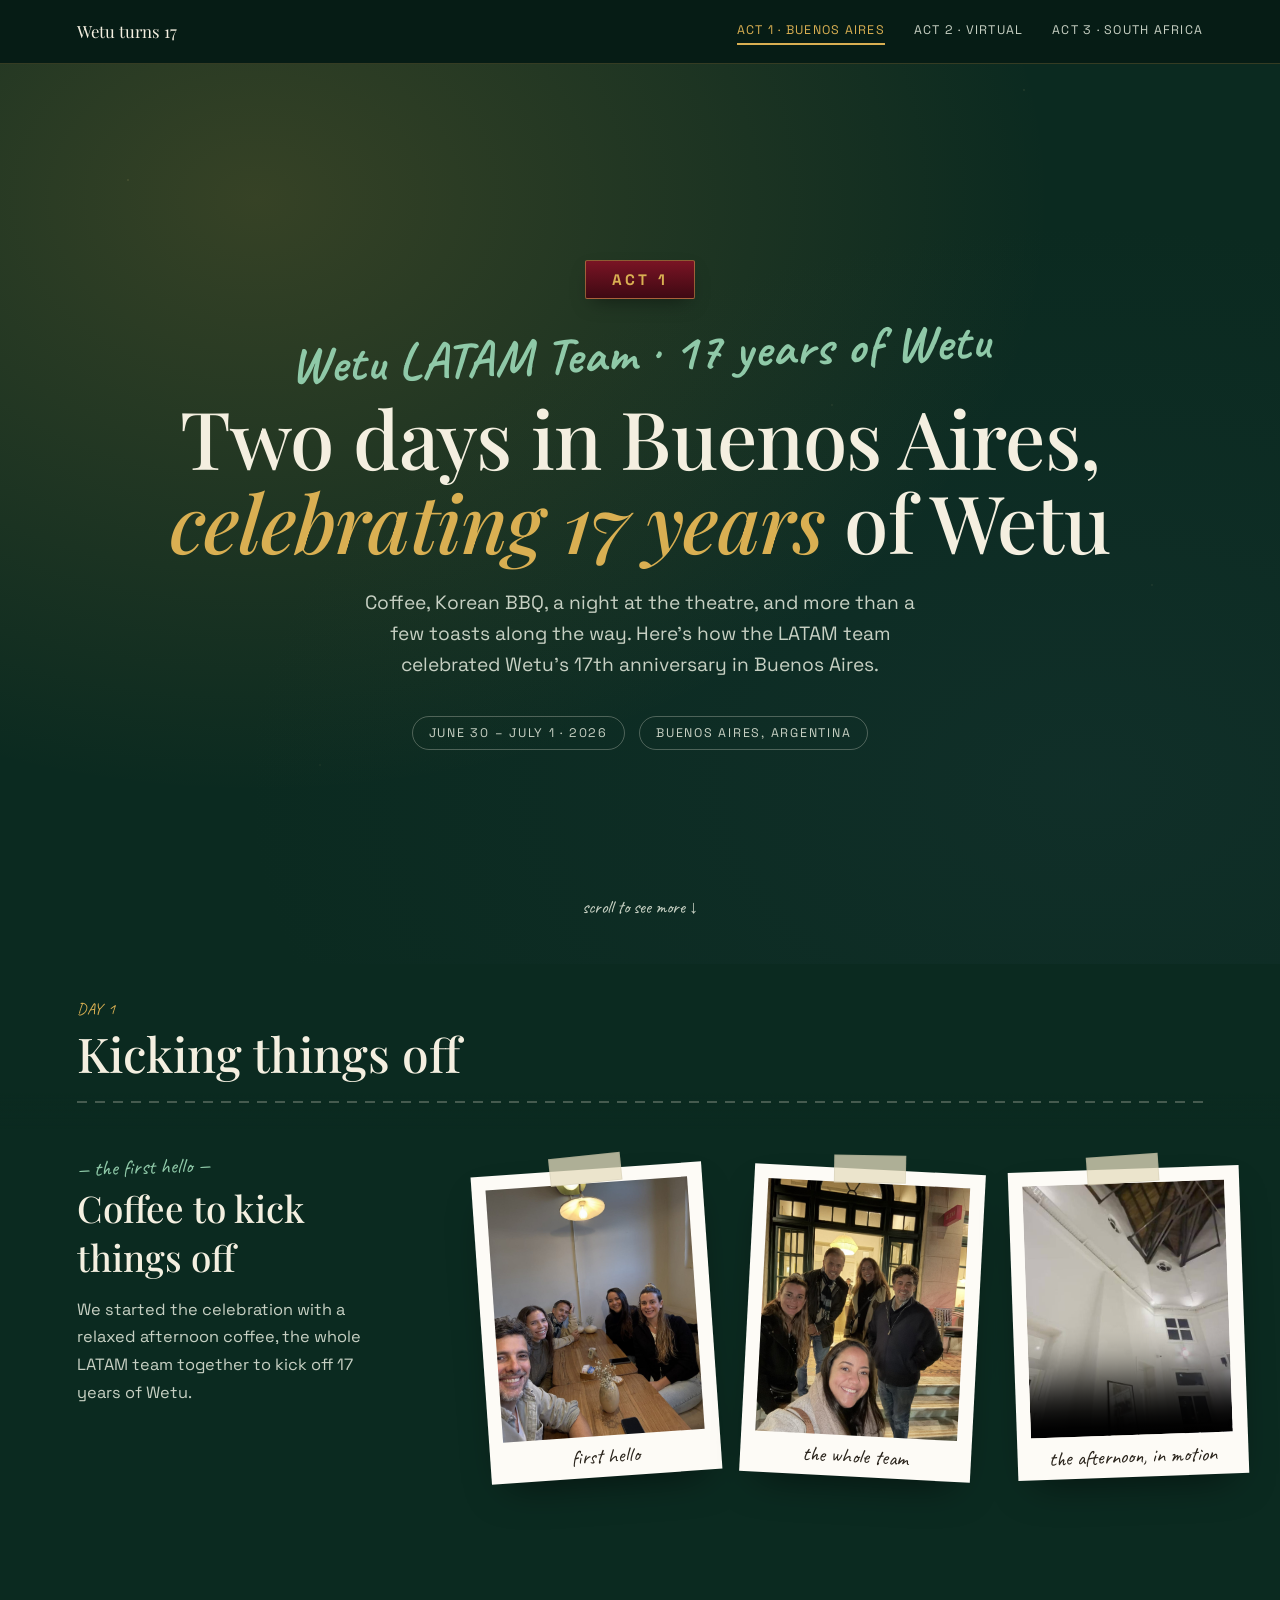
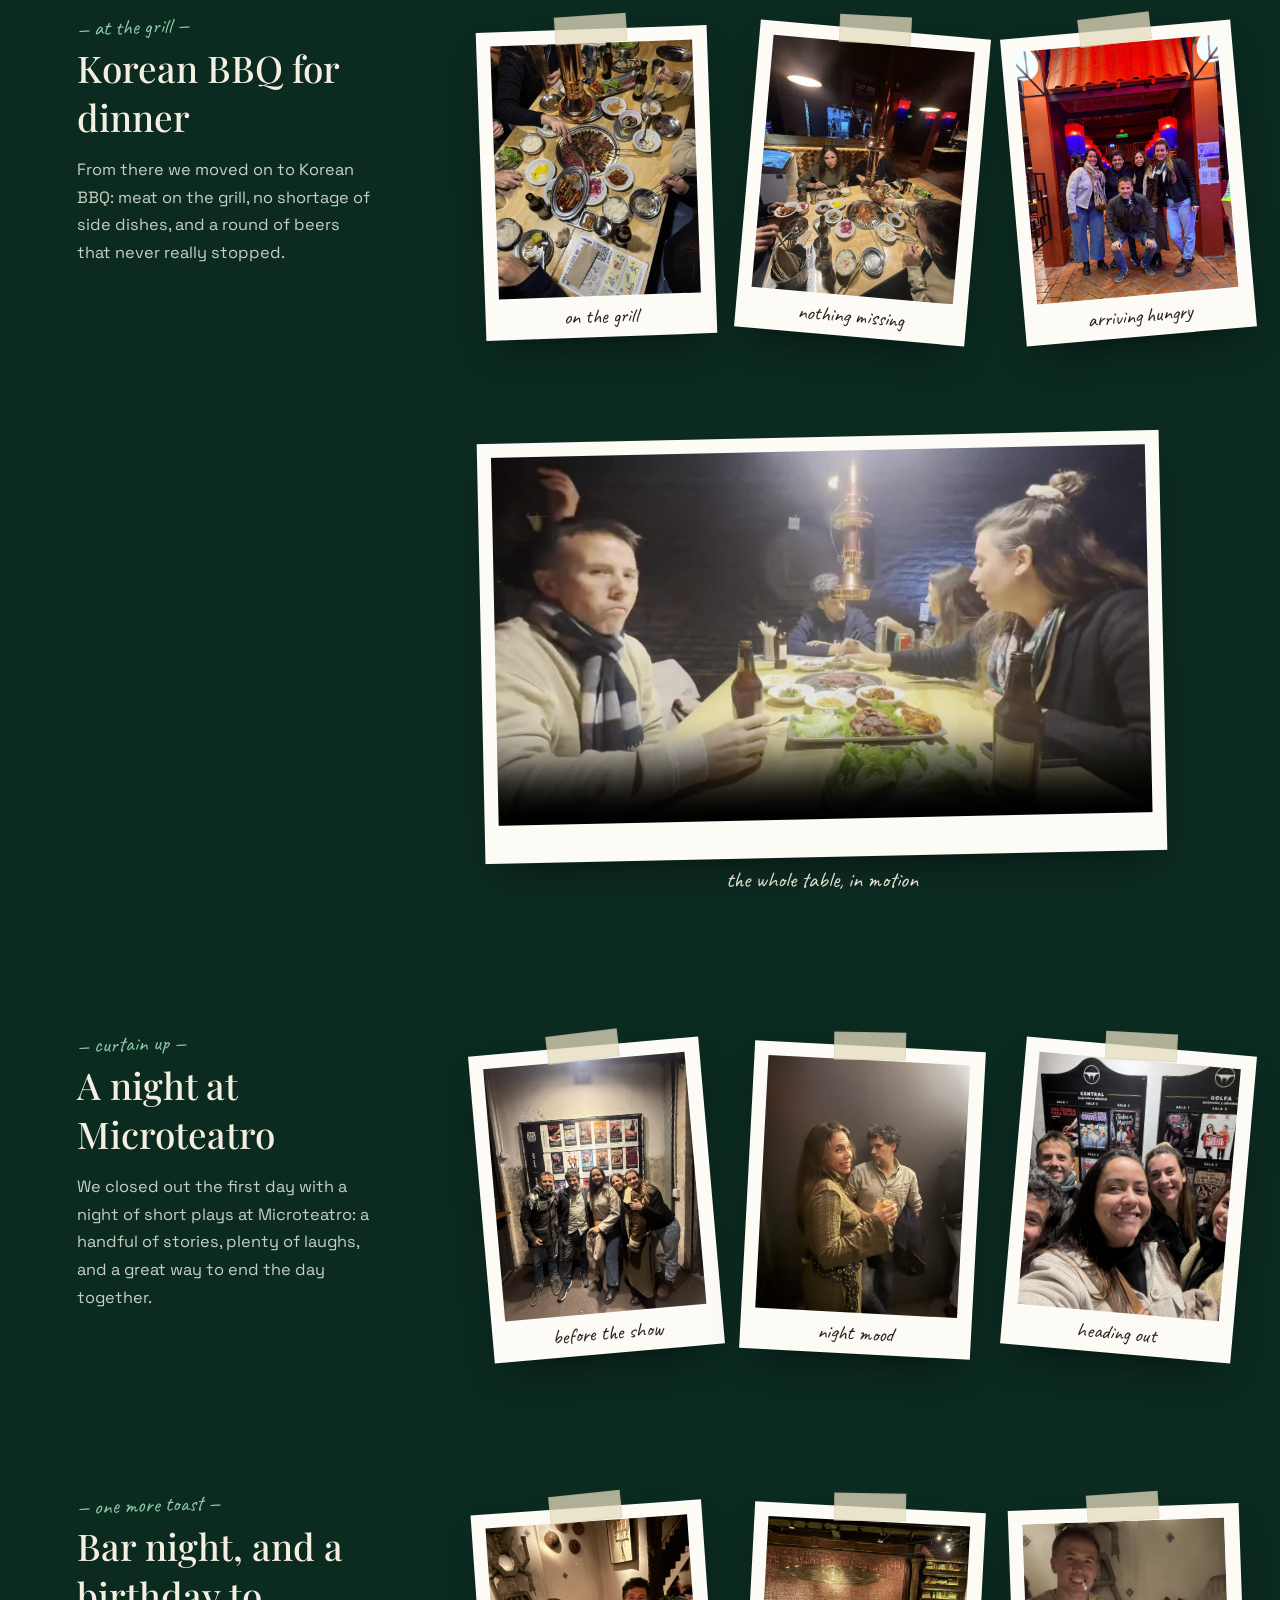
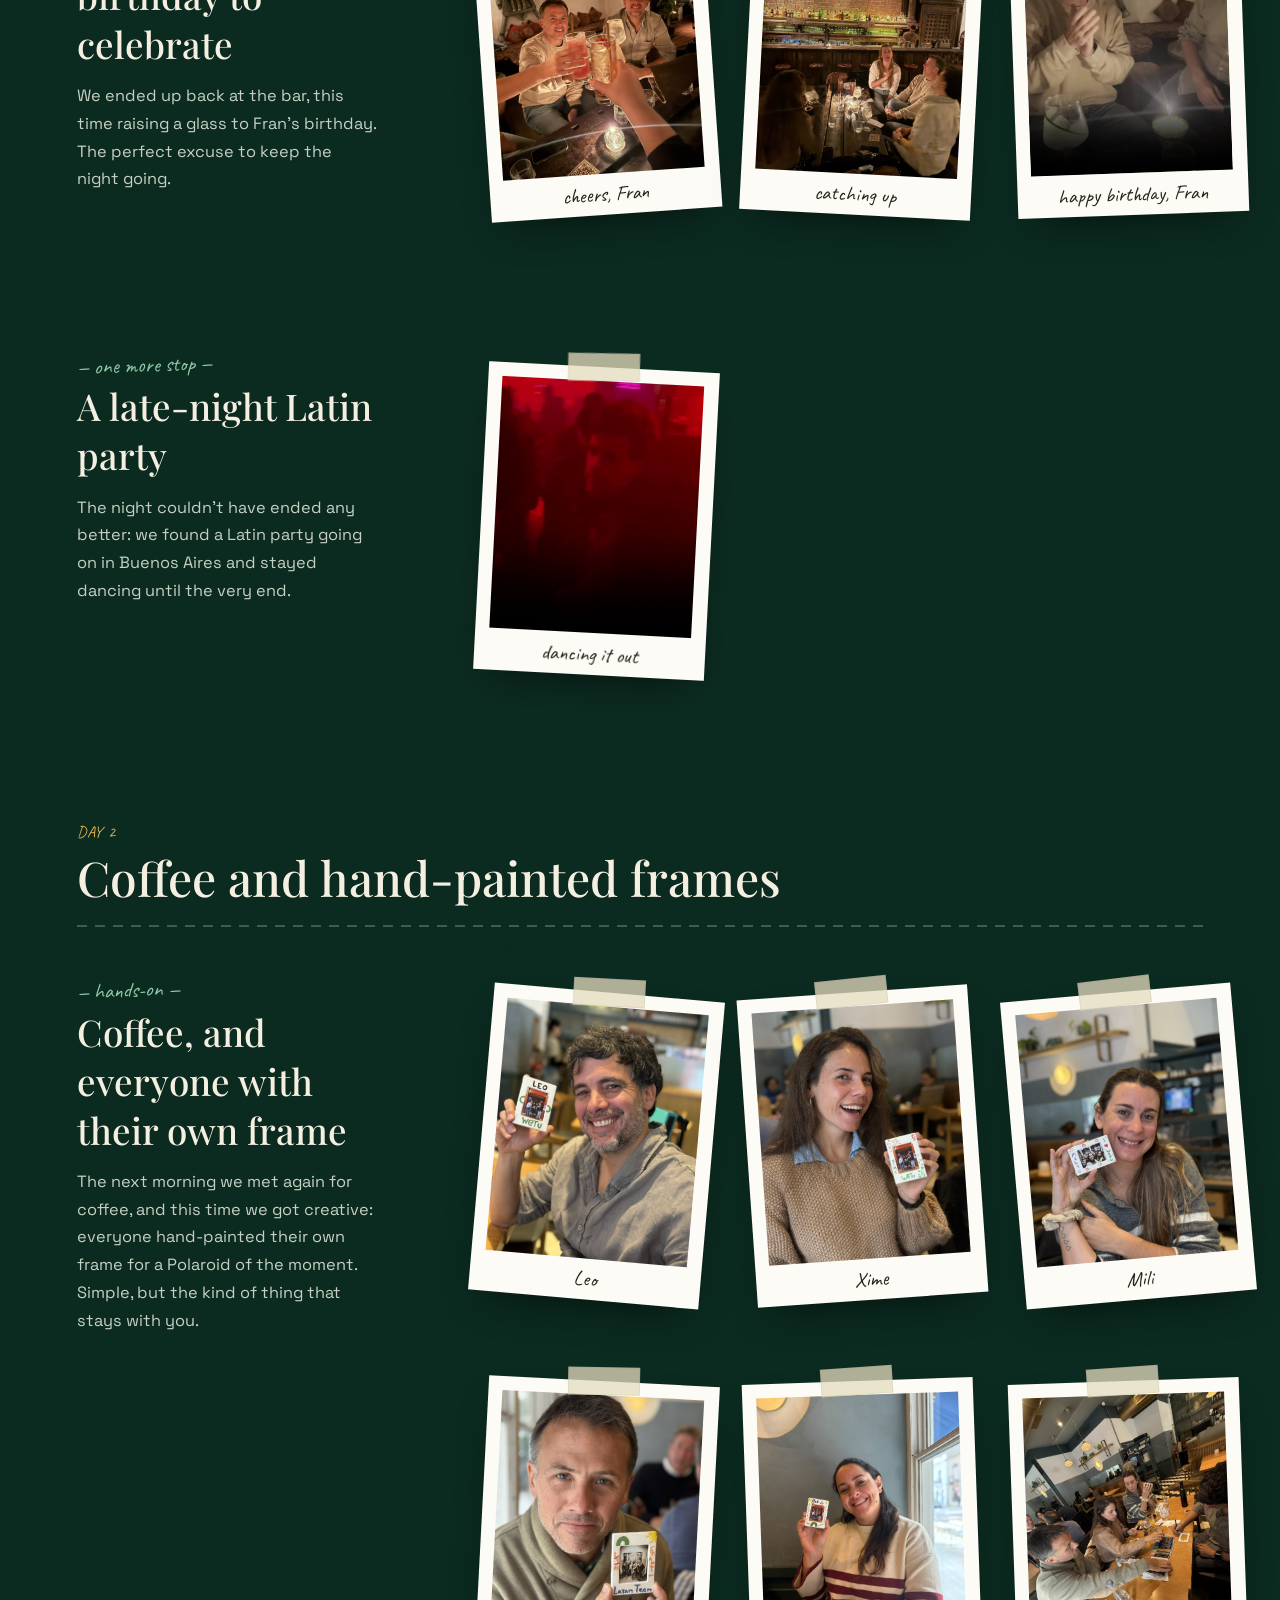
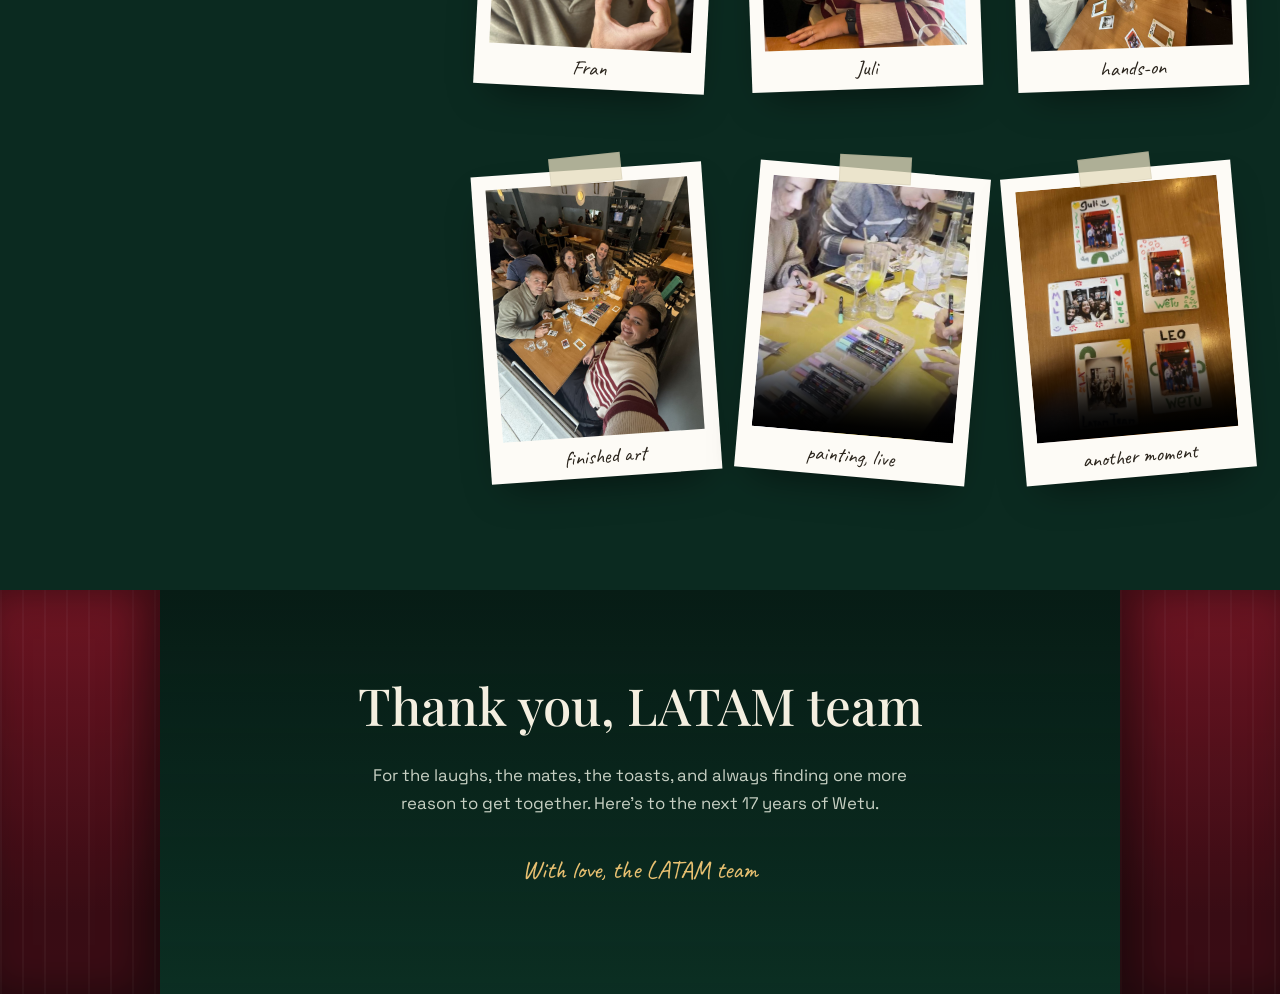
==== act1-buenos-aires.html @ 28b3c06c "Add files via upload" ====
<!DOCTYPE html>
<html lang="en">
<head>
<meta charset="UTF-8">
<meta name="viewport" content="width=device-width, initial-scale=1.0">
<title>Wetu LATAM · Buenos Aires</title>
<link rel="preconnect" href="https://fonts.googleapis.com">
<link rel="preconnect" href="https://fonts.gstatic.com" crossorigin>
<link href="https://fonts.googleapis.com/css2?family=Playfair+Display:ital,wght@0,500;0,600;0,700;1,600&family=Space+Grotesk:wght@400;500;600;700&family=Yellowtail&family=Caveat:wght@500;600;700&display=swap" rel="stylesheet">
<style>
  :root{
    --paper:#0B2A20;
    --paper-deep:#071C15;
    --ink:#F4EFE0;
    --ink-soft:#C7D0C3;
    --rust:#D9AF52;
    --petrol:#8FC9A8;
    --marigold:#E8C071;
    --sage:#8FAE55;
    --curtain:#7A1424;
    --curtain-deep:#3E0913;
    --curtain-light:#9C1D2E;
    --card-shadow: 0 18px 40px -18px rgba(0,0,0,0.6);
  }
  *{box-sizing:border-box;}
  html{scroll-behavior:smooth;}
  body{
    margin:0;
    background:var(--paper);
    color:var(--ink);
    font-family:'Space Grotesk', sans-serif;
    overflow-x:hidden;
  }
  ::selection{background:var(--marigold); color:var(--ink);}

  .grain{
    position:fixed; inset:0; pointer-events:none; z-index:1; opacity:.35; mix-blend-mode:screen;
    background-image:
      radial-gradient(1.5px 1.5px at 10% 20%, rgba(232,192,113,0.5), transparent),
      radial-gradient(1.5px 1.5px at 80% 10%, rgba(232,192,113,0.4), transparent),
      radial-gradient(1px 1px at 40% 70%, rgba(232,192,113,0.35), transparent),
      radial-gradient(1.5px 1.5px at 65% 45%, rgba(232,192,113,0.3), transparent),
      radial-gradient(1px 1px at 25% 85%, rgba(232,192,113,0.4), transparent),
      radial-gradient(1.5px 1.5px at 90% 65%, rgba(232,192,113,0.3), transparent);
    background-size: 100% 100%;
  }

  h1,h2,h3{font-family:'Playfair Display', serif; margin:0; font-weight:500;}
  .tag{
    font-family:'Caveat', cursive;
    font-weight:600;
    color:var(--rust);
    display:inline-block;
    transform:rotate(-3deg);
  }

  /* ---------- CURTAIN INTRO (click-to-open) ---------- */
  .curtain-overlay{
    position:fixed;
    inset:0;
    z-index:200;
    display:flex;
    cursor:pointer;
  }
  .curtain-overlay.opening{ cursor:default; }
  .curtain-panel{
    width:50%;
    height:100%;
    position:relative;
    background:
      radial-gradient(60% 45% at 50% 0%, rgba(255,255,255,0.10), transparent 70%),
      repeating-linear-gradient(90deg,
        rgba(255,255,255,0.10) 0px,
        rgba(255,255,255,0.03) 10px,
        rgba(0,0,0,0.10) 22px,
        rgba(0,0,0,0.22) 32px,
        rgba(0,0,0,0.10) 42px,
        rgba(255,255,255,0.03) 54px,
        rgba(255,255,255,0.10) 64px
      ),
      linear-gradient(180deg, var(--curtain-light) 0%, var(--curtain) 40%, var(--curtain-deep) 100%);
    box-shadow: inset -40px 0 90px rgba(0,0,0,0.55), inset 0 -60px 120px rgba(0,0,0,0.45);
    transition: transform 2.4s cubic-bezier(.65,0,.35,1);
    will-change: transform;
  }
  .curtain-panel.right{
    box-shadow: inset 40px 0 90px rgba(0,0,0,0.55), inset 0 -60px 120px rgba(0,0,0,0.45);
  }
  .curtain-overlay.opening .curtain-panel.left{ transform:translateX(-102%); }
  .curtain-overlay.opening .curtain-panel.right{ transform:translateX(102%); }
  .curtain-panel:before{
    content:"";
    position:absolute;
    top:0; bottom:0;
    width:18px;
    background:linear-gradient(90deg, rgba(232,192,113,0.75), rgba(232,192,113,0.05));
    z-index:2;
  }
  .curtain-panel.left:before{ right:0; }
  .curtain-panel.right:before{ left:0; }
  .curtain-panel:after{
    content:"";
    position:absolute;
    top:0; left:0; right:0; height:70px;
    background:linear-gradient(180deg, rgba(0,0,0,0.4), transparent);
  }
  .curtain-hint{
    position:fixed;
    inset:0;
    z-index:201;
    display:flex;
    flex-direction:column;
    align-items:center;
    justify-content:center;
    text-align:center;
    pointer-events:none;
    transition:opacity .6s ease;
  }
  .curtain-overlay.opening ~ .curtain-hint, .curtain-hint.hidden{
    opacity:0;
  }
  .curtain-hint .ring{
    width:64px; height:64px;
    border-radius:50%;
    border:1.5px solid rgba(232,192,113,0.65);
    display:flex; align-items:center; justify-content:center;
    margin-bottom:1rem;
    animation:pulseRing 2s ease-in-out infinite;
  }
  .curtain-hint .ring svg{ width:22px; height:22px; }
  @keyframes pulseRing{
    0%,100%{ box-shadow:0 0 0 0 rgba(232,192,113,0.35); }
    50%{ box-shadow:0 0 0 10px rgba(232,192,113,0); }
  }
  .curtain-hint .txt{
    font-family:'Yellowtail', cursive;
    font-size:clamp(1.6rem, 3.4vw, 2.2rem);
    color:#F4EFE0;
  }

  /* ---------- HERO ---------- */
  .hero{
    min-height:100svh;
    display:flex;
    flex-direction:column;
    align-items:center;
    justify-content:center;
    text-align:center;
    padding:8vh 6vw 10vh;
    position:relative;
    background:
      radial-gradient(ellipse at 20% 15%, rgba(226,162,59,0.20), transparent 55%),
      radial-gradient(ellipse at 85% 80%, rgba(40,69,79,0.18), transparent 55%),
      var(--paper);
  }
  .act-ribbon{
    display:inline-block;
    background:linear-gradient(180deg, var(--curtain), var(--curtain-deep));
    color:var(--rust);
    font-family:'Space Grotesk';
    font-weight:700;
    font-size:.95rem;
    letter-spacing:.22em;
    padding:.55rem 1.6rem;
    border:1px solid rgba(217,175,82,0.5);
    border-radius:2px;
    margin-bottom:1.4rem;
    box-shadow:0 8px 20px -8px rgba(0,0,0,0.5);
  }
  .hero .eyebrow{
    font-family:'Caveat', cursive;
    font-weight:700;
    font-size:clamp(2rem, 4.4vw, 3.2rem);
    color:var(--petrol);
    letter-spacing:.02em;
    margin-bottom:.6rem;
    transform:rotate(-2deg);
  }
  .hero h1{
    font-size:clamp(2.4rem, 6.4vw, 5rem);
    line-height:1.05;
    max-width:19ch;
    letter-spacing:-0.01em;
  }
  .hero h1 em{
    font-style:italic;
    color:var(--rust);
  }
  .hero p.sub{
    max-width:48ch;
    margin:1.6rem auto 0;
    font-size:clamp(1rem, 1.6vw, 1.2rem);
    color:var(--ink-soft);
    line-height:1.6;
  }
  .hero .date-strip{
    margin-top:2.2rem;
    display:flex;
    gap:.9rem;
    flex-wrap:wrap;
    justify-content:center;
  }
  .date-strip span{
    font-family:'Space Grotesk';
    font-size:.78rem;
    letter-spacing:.14em;
    text-transform:uppercase;
    padding:.5rem 1rem;
    border:1px solid rgba(244,239,224,0.28);
    border-radius:999px;
    color:var(--ink-soft);
  }
  .scroll-cue{
    position:absolute;
    bottom:5vh;
    font-family:'Caveat', cursive;
    font-size:1.15rem;
    color:var(--ink-soft);
    display:flex;
    flex-direction:column;
    align-items:center;
    gap:.3rem;
    animation:bob 2.4s ease-in-out infinite;
  }
  @keyframes bob{0%,100%{transform:translateY(0);}50%{transform:translateY(8px);}}

  /* ---------- CHAPTER DIVIDER ---------- */
  .chapter{
    position:sticky;
    top:0;
    z-index:5;
    padding:2.2rem 6vw 1.6rem;
    background:linear-gradient(var(--paper) 78%, transparent);
  }
  .chapter .num{
    font-family:'Caveat', cursive;
    font-size:1rem;
    color:var(--rust);
    letter-spacing:.05em;
    text-transform:uppercase;
  }
  .chapter h2{
    font-size:clamp(1.9rem, 4.2vw, 3rem);
    margin-top:.15rem;
  }
  .chapter .rule{
    margin-top:1rem;
    height:2px;
    width:100%;
    background:repeating-linear-gradient(90deg, var(--ink) 0 10px, transparent 10px 18px);
    opacity:.25;
  }

  /* ---------- STOP / SECTION ---------- */
  .stop{
    padding:2rem 6vw 5rem;
    max-width:1180px;
    margin:0 auto;
    position:relative;
    z-index:2;
  }
  .stop .stop-head{
    max-width:60ch;
    margin-bottom:2.4rem;
  }
  .stop .stop-head .loc{
    font-family:'Caveat', cursive;
    font-size:1.35rem;
    color:var(--petrol);
    transform:rotate(-2deg);
    display:inline-block;
  }
  .stop .stop-head h3{
    font-size:clamp(1.5rem, 3vw, 2.3rem);
    margin-top:.2rem;
  }
  .stop .stop-head p{
    margin-top:.9rem;
    color:var(--ink-soft);
    line-height:1.7;
    font-size:1.02rem;
  }

  /* polaroid gallery */
  .gallery{
    display:flex;
    flex-wrap:wrap;
    gap:2.4rem 2rem;
    align-items:flex-start;
    justify-content:flex-start;
  }
  .polaroid{
    background:#fdfbf6;
    padding:.9rem .9rem 2.6rem;
    box-shadow:var(--card-shadow);
    width:290px;
    max-width:78vw;
    position:relative;
    transition:transform .35s ease, box-shadow .35s ease;
  }
  .polaroid:hover{
    transform:translateY(-6px) rotate(0deg) !important;
    z-index:10;
    box-shadow:0 26px 50px -16px rgba(38,34,29,0.55);
  }
  .polaroid img, .polaroid video{
    width:100%;
    display:block;
    object-fit:cover;
    aspect-ratio:4/5;
    background:#ddd;
    cursor:zoom-in;
  }
  .featured video{
    cursor:zoom-in;
  }

  /* ---------- LIGHTBOX ---------- */
  .lightbox{
    position:fixed;
    inset:0;
    z-index:100;
    background:rgba(20,17,13,0.92);
    display:none;
    align-items:center;
    justify-content:center;
    padding:5vh 4vw;
  }
  .lightbox.open{ display:flex; }
  .lightbox .lb-content{
    max-width:min(94vw, 1100px);
    max-height:90vh;
  }
  .lightbox img, .lightbox video{
    display:block;
    max-width:100%;
    max-height:90vh;
    box-shadow:0 30px 70px -20px rgba(0,0,0,0.6);
  }
  .lightbox .lb-close{
    position:fixed;
    top:24px; right:28px;
    width:44px; height:44px;
    border-radius:50%;
    border:1px solid rgba(242,236,225,0.35);
    background:rgba(242,236,225,0.08);
    color:var(--paper);
    font-family:'Space Grotesk';
    font-size:1.4rem;
    line-height:1;
    cursor:pointer;
  }
  .lightbox .lb-close:hover{ background:rgba(242,236,225,0.18); }
  .polaroid figcaption{
    font-family:'Caveat', cursive;
    font-size:1.3rem;
    color:#2A241C;
    text-align:center;
    position:absolute;
    bottom:.55rem;
    left:0; right:0;
  }
  .polaroid.r1{transform:rotate(-4deg);}
  .polaroid.r2{transform:rotate(3deg);}
  .polaroid.r3{transform:rotate(-2deg);}
  .polaroid.r4{transform:rotate(5deg);}
  .polaroid.r5{transform:rotate(-5deg);}
  .polaroid.r6{transform:rotate(2deg);}
  .polaroid .pin{
    position:absolute;
    top:-10px; left:50%;
    transform:translateX(-50%);
    width:16px; height:16px;
    border-radius:50%;
    background:radial-gradient(circle at 35% 30%, #fff, var(--rust) 60%, #7a2416 100%);
    box-shadow:0 3px 6px rgba(0,0,0,.35);
  }
  .polaroid.tape:before{
    content:"";
    position:absolute;
    top:-14px; left:50%;
    transform:translateX(-50%) rotate(-2deg);
    width:70px; height:26px;
    background:rgba(230,220,190,0.75);
    border:1px solid rgba(0,0,0,0.05);
  }

  /* ---------- CLOSING ---------- */
  .closing{
    padding:9vh 6vw 12vh;
    text-align:center;
    background:
      linear-gradient(180deg, rgba(18,80,59,0) 0%, rgba(18,80,59,0.35) 100%),
      var(--paper-deep);
    color:var(--ink);
    position:relative;
    z-index:2;
    overflow:hidden;
  }
  .closing:before, .closing:after{
    content:"";
    position:absolute;
    top:0; bottom:0;
    width:min(14vw, 160px);
    background:
      repeating-linear-gradient(90deg,
        rgba(255,255,255,0.04) 0px, rgba(255,255,255,0.04) 2px,
        transparent 2px, transparent 22px),
      linear-gradient(180deg, var(--curtain) 0%, var(--curtain-deep) 80%);
    opacity:.9;
  }
  .closing:before{ left:0; box-shadow: inset -16px 0 40px rgba(0,0,0,0.5); }
  .closing:after{ right:0; box-shadow: inset 16px 0 40px rgba(0,0,0,0.5); }
  .closing h2{
    font-size:clamp(2rem, 5vw, 3.2rem);
    color:var(--ink);
    max-width:20ch;
    margin:0 auto;
    position:relative;
    z-index:2;
  }
  .closing p{
    max-width:50ch;
    margin:1.4rem auto 0;
    line-height:1.7;
    color:var(--ink-soft);
    font-size:1.05rem;
    position:relative;
    z-index:2;
  }
  .closing .sign{
    margin-top:2.2rem;
    font-family:'Caveat', cursive;
    font-size:1.6rem;
    color:var(--marigold);
    position:relative;
    z-index:2;
  }
  .closing .act2-teaser{
    margin-top:3.4rem;
    padding-top:2.6rem;
    border-top:1px solid rgba(217,175,82,0.25);
    position:relative;
    z-index:2;
  }
  .closing .act2-label{
    display:inline-block;
    font-family:'Space Grotesk';
    font-weight:700;
    font-size:.85rem;
    letter-spacing:.22em;
    color:var(--rust);
    border:1px solid rgba(217,175,82,0.5);
    padding:.45rem 1.3rem;
    border-radius:2px;
    margin-bottom:1rem;
  }
  .closing .act2-line{
    font-family:'Yellowtail', cursive;
    font-size:clamp(1.8rem, 4vw, 2.6rem);
    color:var(--rust);
    line-height:1.3;
  }
  .closing .act2-title{
    font-family:'Playfair Display', serif;
    font-weight:600;
    font-size:clamp(1.5rem, 3vw, 2.1rem);
    color:var(--ink);
    margin-top:.3rem;
  }
  .closing .act2-detail{
    margin-top:1.6rem;
    display:flex;
    align-items:center;
    justify-content:center;
    gap:.6rem;
    color:var(--sage);
    font-family:'Space Grotesk';
    font-weight:600;
    font-size:.95rem;
    letter-spacing:.04em;
  }
  .closing .act2-detail svg{ width:20px; height:20px; flex-shrink:0; }
  .closing .act2-note{
    margin-top:1.6rem;
    font-family:'Caveat', cursive;
    font-size:1.3rem;
    color:var(--ink-soft);
  }
  .closing .wetu-mark{
    margin-top:3rem;
    font-family:'Caveat', cursive;
    font-size:1.1rem;
    letter-spacing:.05em;
    color:rgba(242,236,225,0.55);
  }

  .featured{
    margin-top:2.6rem;
    max-width:820px;
  }
  .featured .frame{
    background:#fdfbf6;
    padding:.9rem .9rem 2.4rem;
    box-shadow:var(--card-shadow);
    transform:rotate(-1.2deg);
  }
  .featured video{
    width:100%;
    display:block;
    aspect-ratio:16/9;
    background:#ddd;
  }
  .featured figcaption{
    font-family:'Caveat', cursive;
    font-size:1.4rem;
    text-align:center;
    margin-top:.5rem;
    color:var(--ink);
  }

  @media (min-width:980px){
    .stop{
      display:grid;
      grid-template-columns: 300px 1fr;
      gap:2rem 4rem;
      max-width:1320px;
      padding-top:1.5rem;
      padding-bottom:6rem;
    }
    .stop .stop-head{
      margin-bottom:0;
      position:sticky;
      top:140px;
      align-self:start;
    }
    .stop-content{
      display:flex;
      flex-direction:column;
      gap:2.6rem;
    }
    .gallery{
      display:grid;
      grid-template-columns: repeat(auto-fill, minmax(230px, 1fr));
      gap:3rem 2.2rem;
    }
    .polaroid{
      width:100%;
      max-width:none;
    }
    .chapter{
      max-width:1320px;
      margin:0 auto;
      left:0; right:0;
    }
    .hero h1{ max-width:22ch; }
  }

  @media (max-width:640px){
    .gallery{gap:1.8rem 1.2rem;}
    .polaroid{width:76vw;}
    .stop{padding:1.4rem 6vw 3.4rem;}
  }

  /* =========================================================
     ACT 2 + ACT 3
     Added after the original ACT 1. ACT 1 above is untouched.
     ========================================================= */

  .new-act{
    position:relative;
    z-index:2;
    overflow:hidden;
    border-top:1px solid rgba(217,175,82,.18);
  }

  .new-act-intro{
    min-height:72vh;
    padding:9vh 6vw 8vh;
    display:flex;
    flex-direction:column;
    justify-content:center;
    max-width:1320px;
    margin:0 auto;
  }

  .new-act-intro .act-label{
    font-family:'Caveat', cursive;
    color:var(--rust);
    font-size:1.25rem;
    transform:rotate(-3deg);
    display:inline-block;
    margin-bottom:.5rem;
  }

  .new-act-intro h2{
    font-size:clamp(3rem, 8vw, 7rem);
    line-height:.95;
    max-width:9ch;
    letter-spacing:-.03em;
  }

  .new-act-intro .short-line{
    margin-top:1.5rem;
    color:var(--ink-soft);
    font-size:clamp(1rem, 2vw, 1.2rem);
    letter-spacing:.08em;
    text-transform:uppercase;
  }

  /* ACT 2 — virtual */
  .virtual-act{
    background:
      radial-gradient(circle at 15% 30%, rgba(143,201,168,.10), transparent 35%),
      radial-gradient(circle at 85% 70%, rgba(217,175,82,.08), transparent 35%),
      var(--paper-deep);
  }

  .virtual-inner{
    max-width:1180px;
    margin:0 auto;
    padding:0 6vw 10vh;
  }

  .virtual-gallery{
    display:grid;
    grid-template-columns:1.15fr .85fr;
    gap:2rem;
    align-items:center;
  }

  .virtual-photo{
    background:#fdfbf6;
    padding:.7rem .7rem 2rem;
    box-shadow:var(--card-shadow);
    transform:rotate(-1.5deg);
  }

  .virtual-photo:nth-child(2){transform:rotate(2deg);}
  .virtual-photo:nth-child(3){
    transform:rotate(-2deg);
    grid-column:2;
  }

  .virtual-photo img{
    width:100%;
    display:block;
    aspect-ratio:16/10;
    object-fit:cover;
    background:#17372c;
  }

  .virtual-note{
    margin-top:2.5rem;
    text-align:center;
    font-family:'Caveat',cursive;
    color:var(--rust);
    font-size:clamp(1.7rem,4vw,2.8rem);
    transform:rotate(-2deg);
  }

  /* ACT 3 — South Africa */
  .south-africa-act{
    background:#071C15;
  }

  .sa-intro{
    min-height:82vh;
    max-width:1320px;
    margin:0 auto;
    padding:9vh 6vw 6vh;
    display:flex;
    flex-direction:column;
    justify-content:center;
  }

  .sa-intro .act-label{
    font-family:'Caveat', cursive;
    color:var(--rust);
    font-size:1.4rem;
    transform:rotate(-3deg);
    display:inline-block;
    margin-bottom:.5rem;
  }

  .sa-intro .highlight-line{
    margin-top:.6rem;
    font-family:'Yellowtail', cursive;
    color:var(--rust);
    font-size:clamp(1.6rem, 3.4vw, 2.4rem);
  }

  .sa-intro h2{
    font-size:clamp(3.4rem,8.5vw,7.5rem);
    line-height:.95;
    max-width:10ch;
  }

  .sa-intro .location{
    margin-top:1.4rem;
    color:var(--ink-soft);
    font-size:.85rem;
    letter-spacing:.2em;
    text-transform:uppercase;
  }

  .sa-media{
    max-width:1320px;
    margin:0 auto;
    padding:0 6vw 11vh;
    display:grid;
    grid-template-columns:repeat(12,1fr);
    gap:1.5rem;
    align-items:start;
  }

  .sa-card{
    position:relative;
    background:#fdfbf6;
    padding:.65rem .65rem 1.7rem;
    box-shadow:var(--card-shadow);
  }

  .sa-card img,
  .sa-card video{
    width:100%;
    display:block;
    aspect-ratio:4/3;
    object-fit:cover;
    background:#172e25;
  }

  .sa-card:nth-child(1){grid-column:span 7; transform:rotate(-1.2deg);}
  .sa-card:nth-child(2){grid-column:span 5; transform:rotate(1.8deg); margin-top:4rem;}
  .sa-card:nth-child(3){grid-column:span 5; transform:rotate(-1.8deg); margin-top:-1rem;}
  .sa-card:nth-child(4){grid-column:span 7; transform:rotate(1deg); margin-top:3rem;}
  .sa-card:nth-child(5){grid-column:span 6; margin-left:8%; transform:rotate(-1deg);}
  .sa-card:nth-child(6){grid-column:span 6; margin-top:5rem; transform:rotate(1.5deg);}

  .sa-card figcaption{
    color:#2A241C;
    font-family:'Caveat',cursive;
    font-size:1.25rem;
    text-align:center;
    position:absolute;
    bottom:.25rem;
    left:0;
    right:0;
  }

  .sa-video{
    cursor:zoom-in;
  }

  .final-anniversary{
    text-align:center;
    padding:10vh 6vw 14vh;
    background:
      radial-gradient(circle at center, rgba(217,175,82,.10), transparent 50%),
      var(--paper);
  }

  .final-anniversary .big-number{
    font-family:'Playfair Display',serif;
    font-size:clamp(6rem,18vw,15rem);
    line-height:.8;
    color:var(--rust);
    opacity:.95;
  }

  .final-anniversary h2{
    margin-top:1.5rem;
    font-size:clamp(2rem,5vw,4rem);
  }

  .final-anniversary p{
    margin:1rem auto 0;
    color:var(--ink-soft);
    letter-spacing:.08em;
    text-transform:uppercase;
    font-size:.82rem;
  }

  @media (max-width:760px){
    .new-act-intro{
      min-height:60vh;
      padding-top:7vh;
    }

    .virtual-gallery{
      grid-template-columns:1fr;
      gap:1.5rem;
    }

    .virtual-photo:nth-child(3){
      grid-column:auto;
    }

    .sa-media{
      display:flex;
      flex-direction:column;
      padding-bottom:8vh;
    }

    .sa-card,
    .sa-card:nth-child(n){
      width:92%;
      margin:0 auto 1.5rem;
    }

    .sa-card:nth-child(2),
    .sa-card:nth-child(4),
    .sa-card:nth-child(6){
      margin-left:auto;
    }
  }


  /* ---------- SITE NAV ---------- */
  .site-nav{
    position:sticky; top:0; z-index:50;
    display:flex; align-items:center; justify-content:space-between;
    padding:1.1rem 6vw;
    background:rgba(7,28,21,0.92);
    backdrop-filter:blur(6px);
    border-bottom:1px solid rgba(217,175,82,0.22);
  }
  .site-nav .brand{
    font-family:'Playfair Display', serif;
    color:var(--ink);
    font-size:1.05rem;
    text-decoration:none;
  }
  .site-nav .links{ display:flex; gap:1.8rem; }
  .site-nav .links a{
    font-family:'Space Grotesk';
    font-size:.78rem;
    letter-spacing:.1em;
    text-transform:uppercase;
    color:var(--ink-soft);
    text-decoration:none;
    padding:.3rem 0;
    border-bottom:2px solid transparent;
  }
  .site-nav .links a.active{ color:var(--rust); border-bottom-color:var(--rust); }
  .site-nav .links a:hover{ color:var(--ink); }
  @media (max-width:700px){
    .site-nav{ flex-direction:column; gap:.7rem; align-items:flex-start; }
    .site-nav .links{ gap:1.1rem; flex-wrap:wrap; }
  }

  .landing-hero{
    text-align:center;
    padding:12vh 6vw 4vh;
  }
  .landing-cards{
    display:grid;
    grid-template-columns:repeat(auto-fit, minmax(260px, 1fr));
    gap:2rem;
    max-width:1100px;
    margin:2rem auto 12vh;
    padding:0 6vw;
  }
  .landing-card{
    display:block;
    text-decoration:none;
    background:var(--paper-deep);
    border:1px solid rgba(217,175,82,.25);
    padding:2.6rem 1.8rem;
    text-align:center;
    transition:transform .3s ease, border-color .3s ease;
  }
  .landing-card:hover{ transform:translateY(-6px); border-color:var(--rust); }
  .landing-card .act-label{
    font-family:'Caveat', cursive;
    color:var(--rust);
    font-size:1.3rem;
    transform:rotate(-2deg);
    display:inline-block;
  }
  .landing-card h3{
    font-family:'Playfair Display', serif;
    color:var(--ink);
    font-size:1.7rem;
    margin-top:.5rem;
  }
  .landing-card p{
    color:var(--ink-soft);
    margin-top:.7rem;
    font-size:.92rem;
  }
</style>
<body>
<div class="grain"></div>

<nav class="site-nav">
  <a class="brand" href="index.html">Wetu turns 17</a>
  <div class="links">
    <a href="act1-buenos-aires.html" class="active">Act 1 · Buenos Aires</a>
    <a href="act2-virtual.html" class="">Act 2 · Virtual</a>
    <a href="act3-south-africa.html" class="">Act 3 · South Africa</a>
  </div>
</nav>

<!-- HERO -->
<section class="hero">
  <div class="act-ribbon">ACT 1</div>
  <div class="eyebrow">Wetu LATAM Team · 17 years of Wetu</div>
  <h1>Two days in Buenos Aires, <em>celebrating 17 years</em> of Wetu</h1>
  <p class="sub">Coffee, Korean BBQ, a night at the theatre, and more than a few toasts along the way. Here's how the LATAM team celebrated Wetu's 17th anniversary in Buenos Aires.</p>
  <div class="date-strip">
    <span>June 30 – July 1 · 2026</span>
    <span>Buenos Aires, Argentina</span>
  </div>
  <div class="scroll-cue">scroll to see more ↓</div>
</section>

<!-- DAY 1 -->
<div class="chapter">
  <div class="num">Day 1</div>
  <h2>Kicking things off</h2>
  <div class="rule"></div>
</div>

<section class="stop">
  <div class="stop-head">
    <span class="loc">— the first hello —</span>
    <h3>Coffee to kick things off</h3>
    <p>We started the celebration with a relaxed afternoon coffee, the whole LATAM team together to kick off 17 years of Wetu.</p>
  </div>
  <div class="stop-content">
  <div class="gallery">
    <figure class="polaroid r1 tape"><img onclick="openLightbox(this.src)" src="[data-uri]" alt="Team selfie at the coffee shop"><figcaption>first hello</figcaption></figure>
    <figure class="polaroid r2 tape"><img onclick="openLightbox(this.src)" src="[data-uri]" alt="Group photo at the entrance"><figcaption>the whole team</figcaption></figure>
    <figure class="polaroid r3 tape"><video src="[data-uri]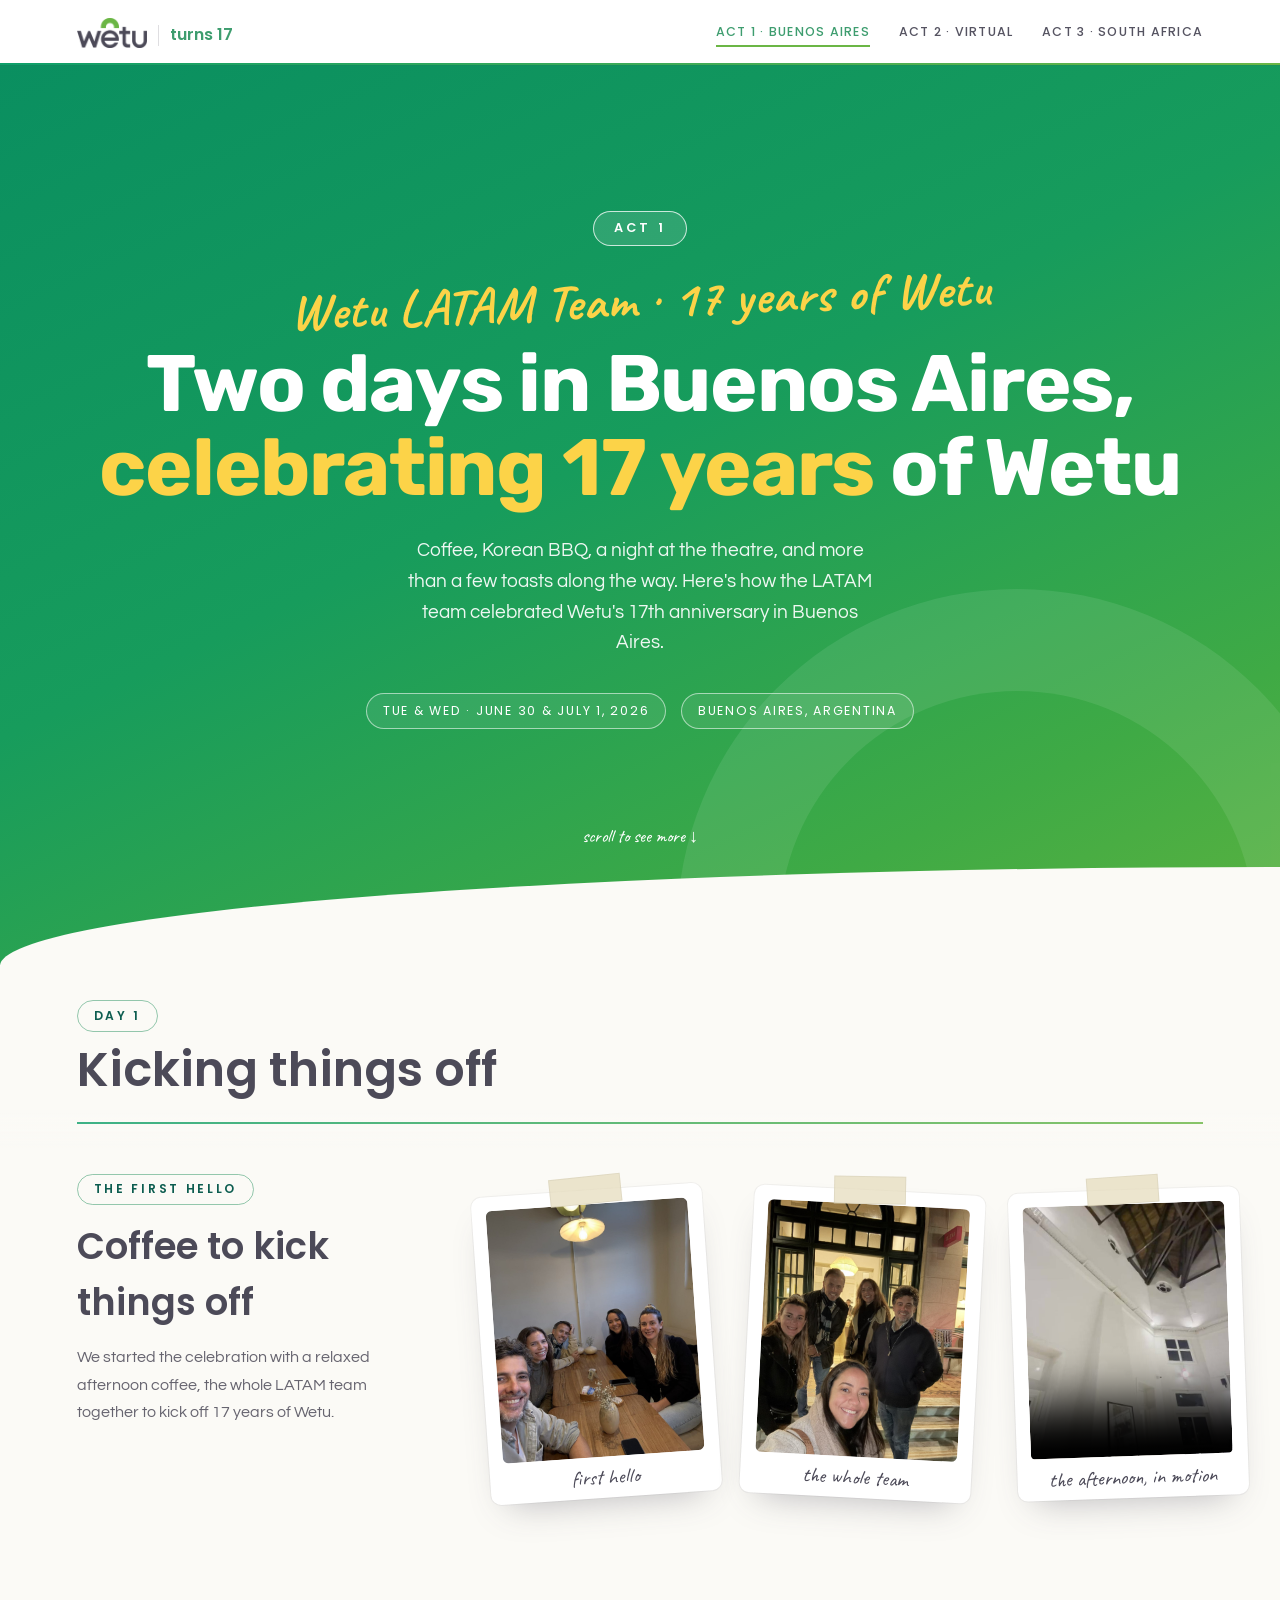
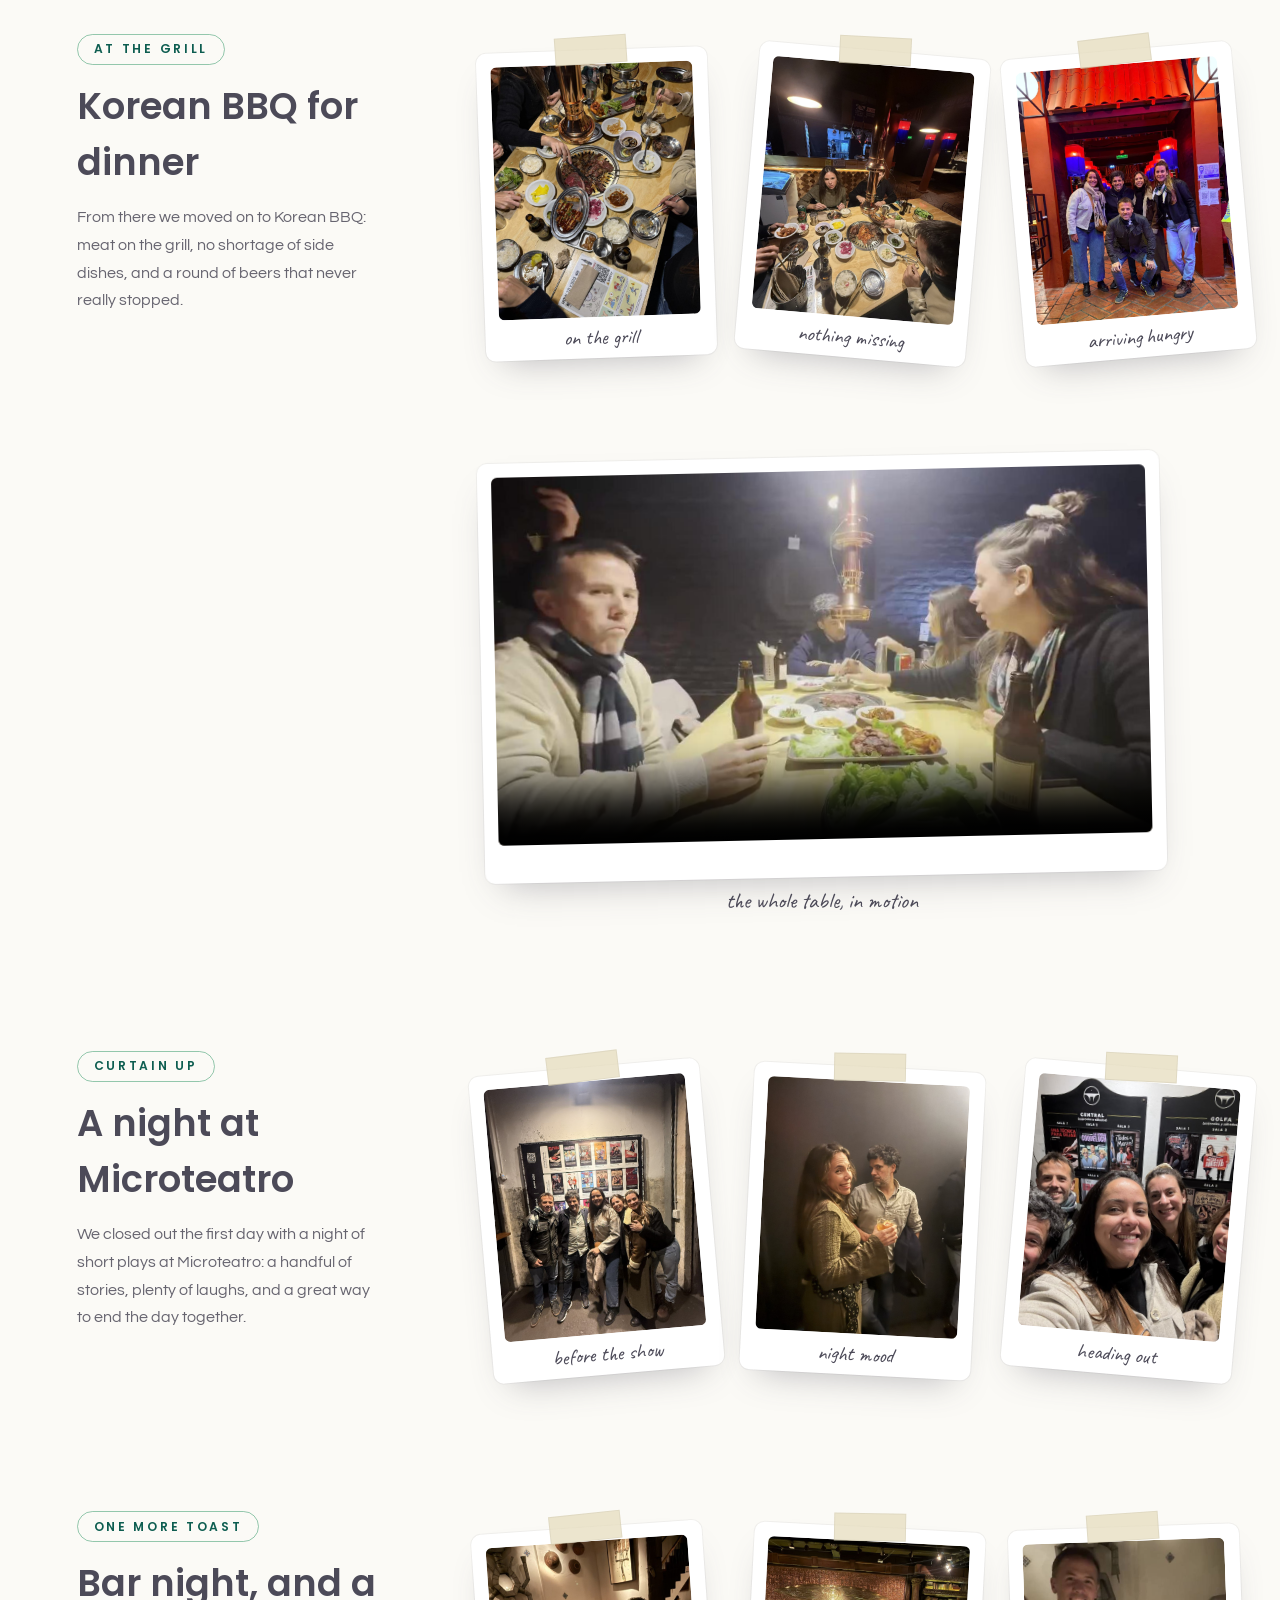
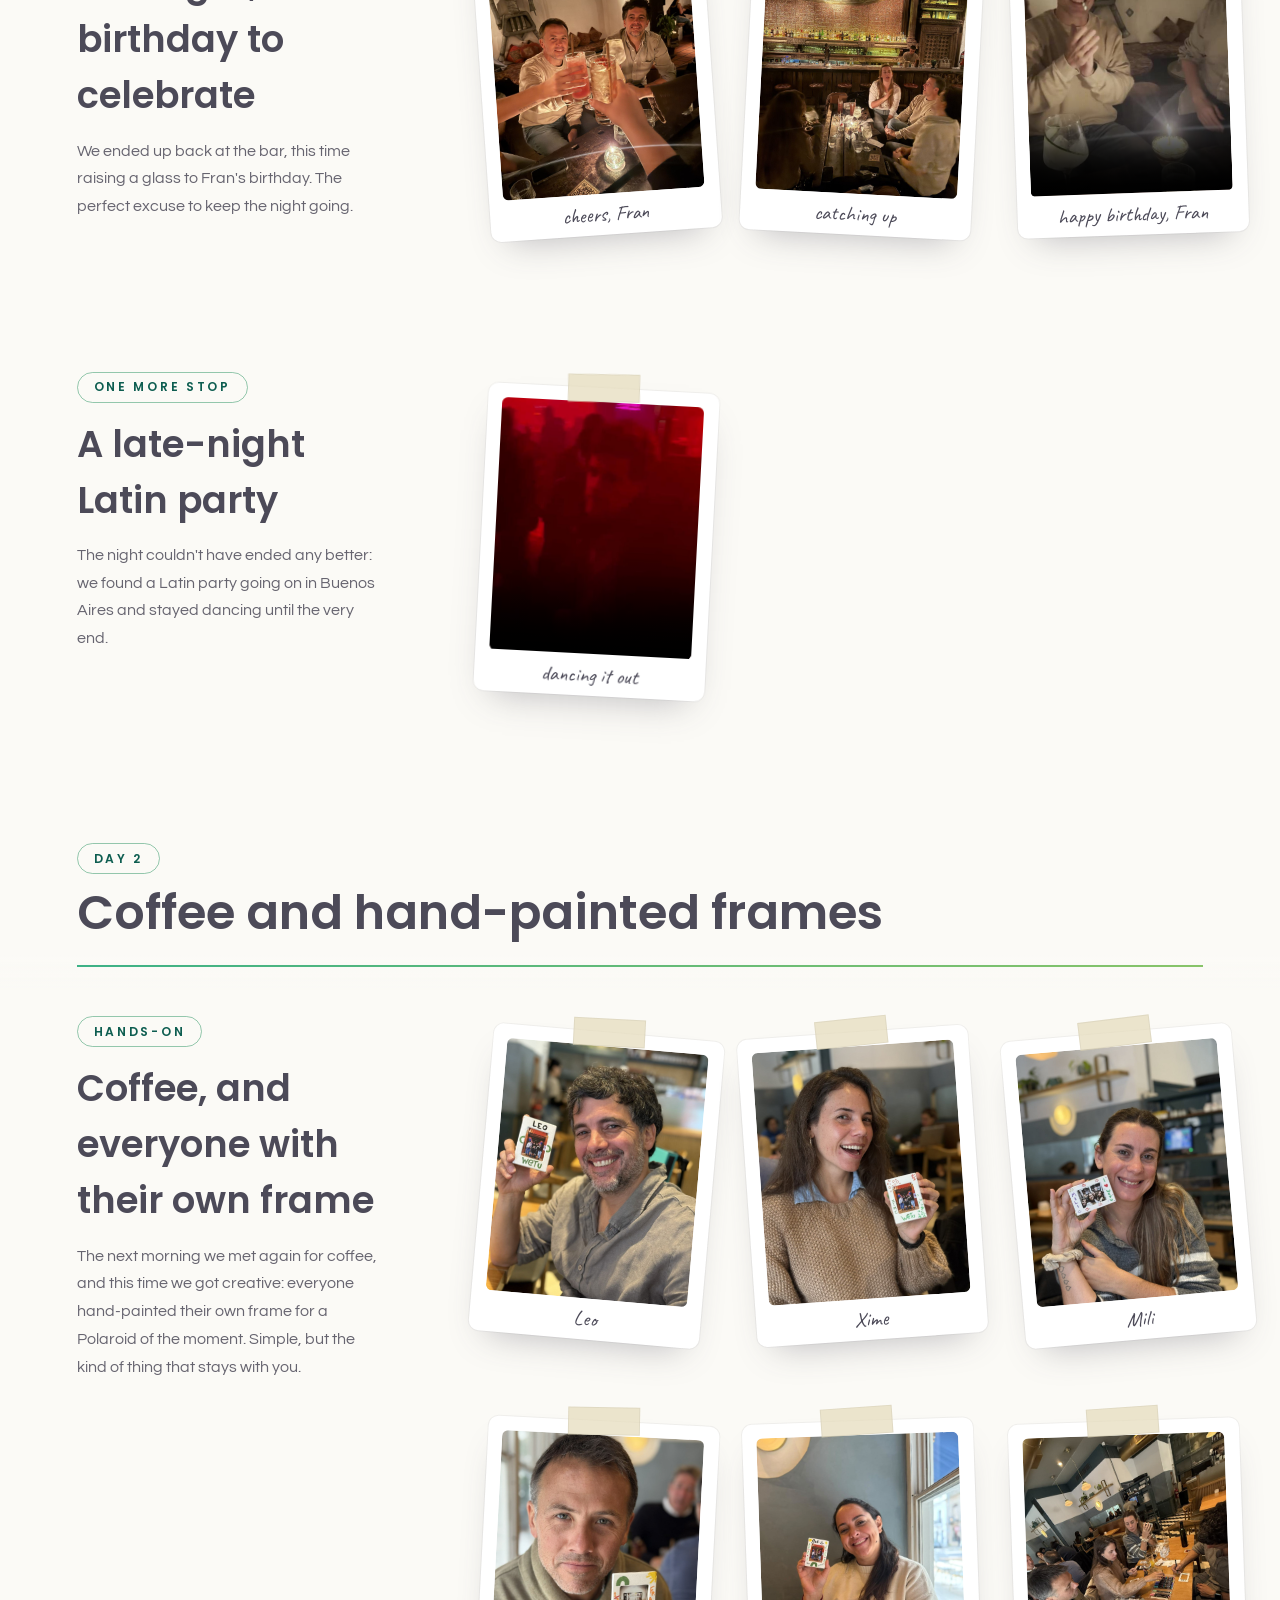
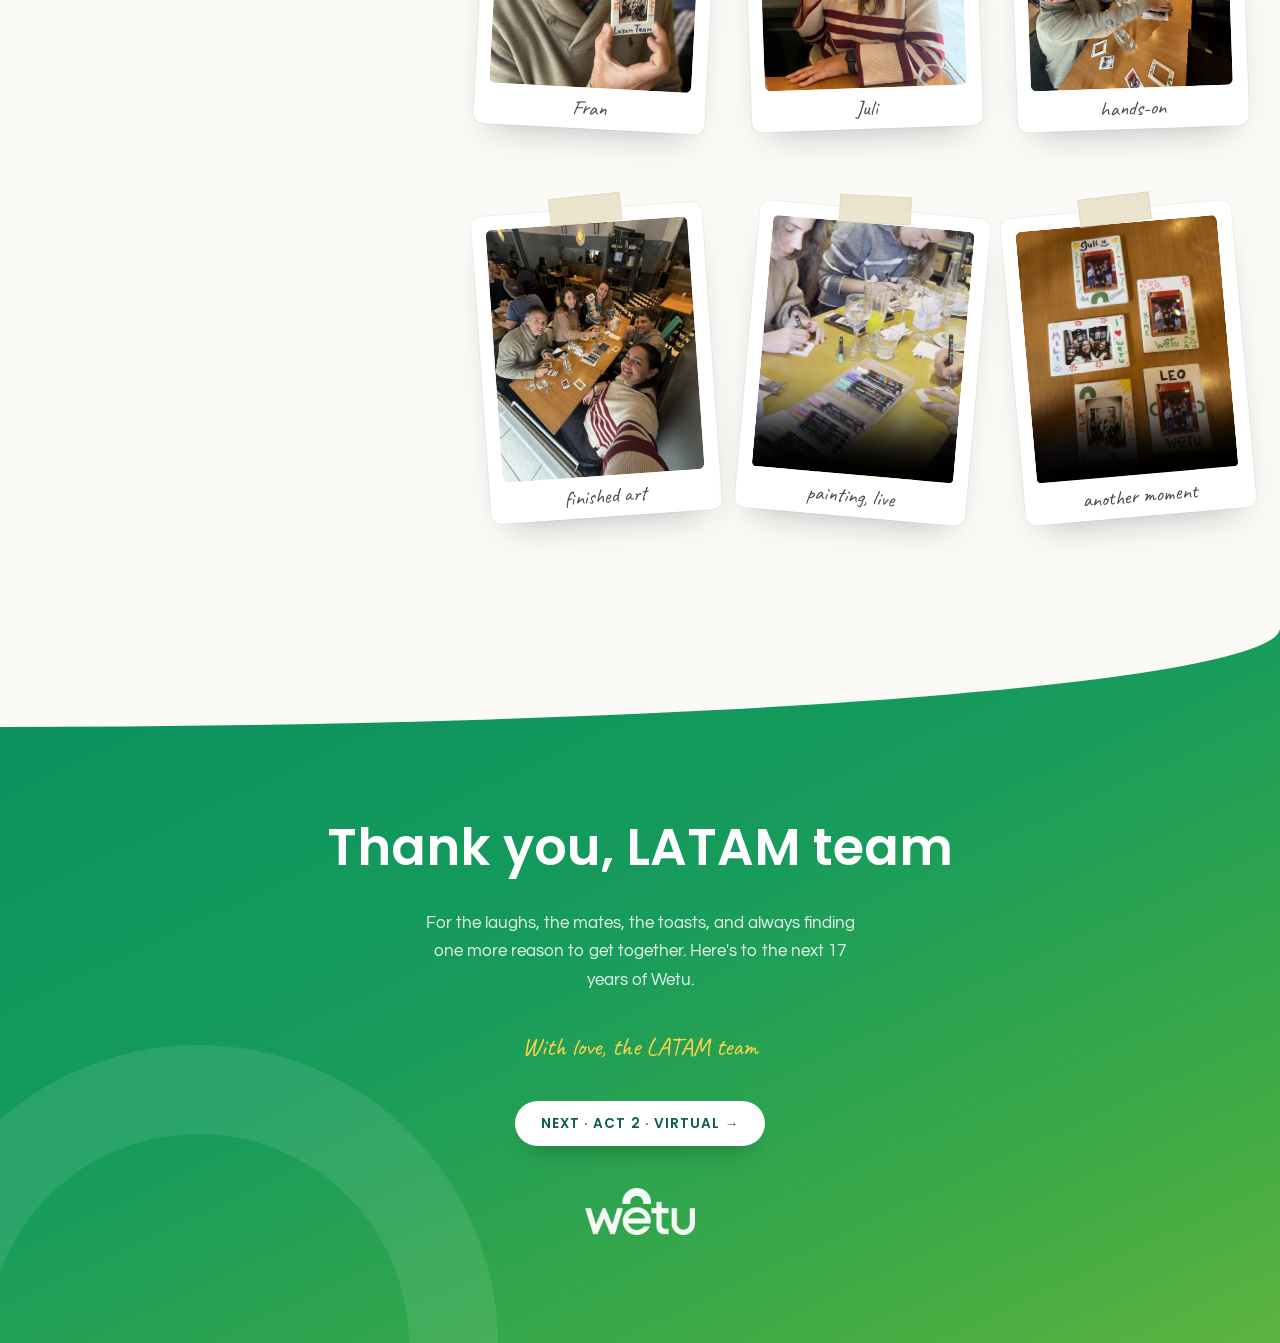
